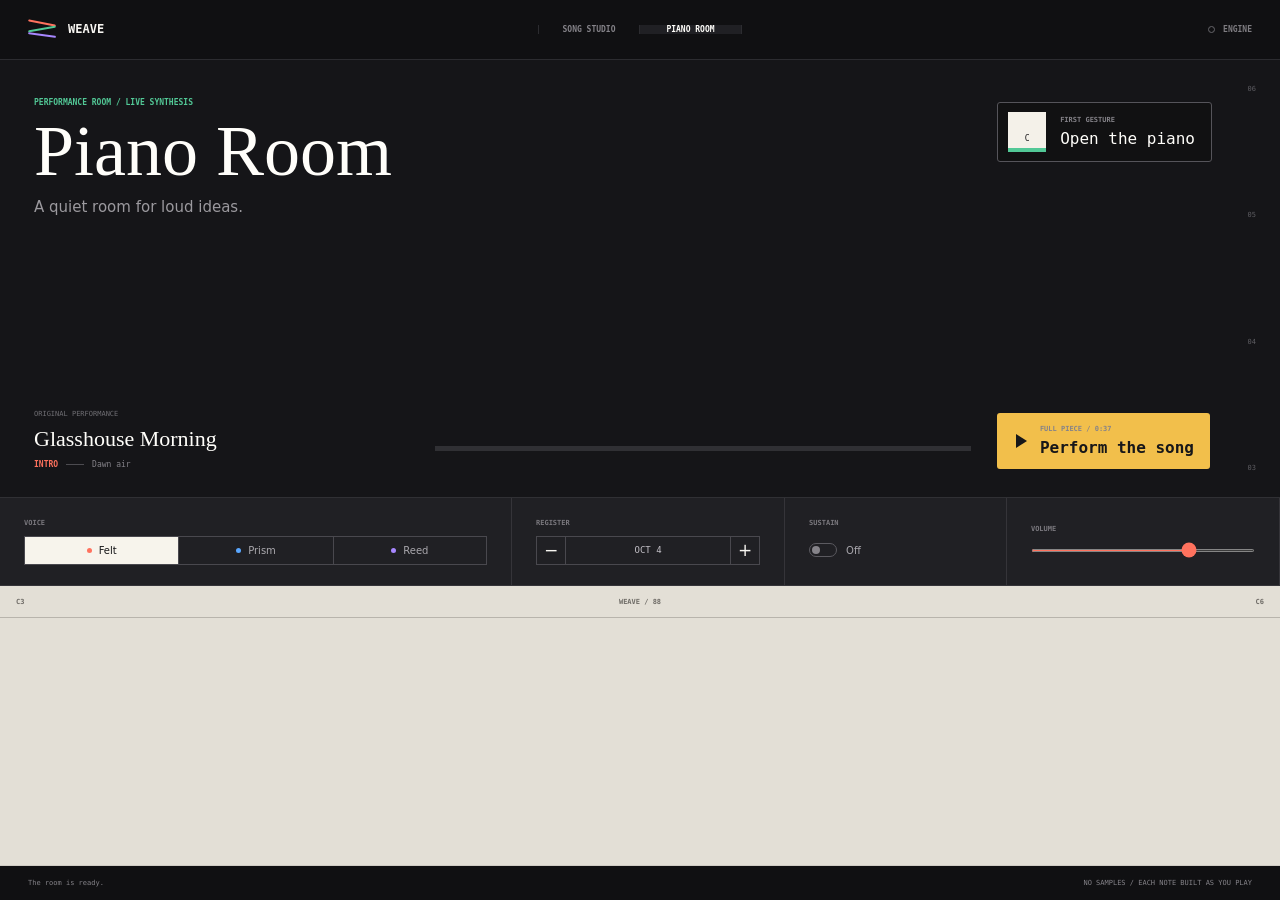
==== piano.html @ 0e881ce7 "feat: add a playable piano room" ====
<!doctype html>
<html lang="en-AU">
  <head>
    <meta charset="UTF-8" />
    <meta name="viewport" content="width=device-width, initial-scale=1.0" />
    <title>Piano Room | WEAVE</title>
    <meta
      name="description"
      content="Play a responsive live-synth piano, shape its tone and hear an original complete WEAVE composition performed across the keys."
    />
    <meta property="og:type" content="website" />
    <meta property="og:image" content="./card.jpg" />
    <meta name="twitter:card" content="summary_large_image" />
    <meta name="theme-color" content="#101012" />
    <link rel="stylesheet" href="./styles.css" />
    <link rel="stylesheet" href="./piano.css" />
  </head>
  <body>
    <main id="piano-stage" data-testid="piano-instrument" data-state="waiting">
      <header class="topbar">
        <nav aria-label="Primary">
          <a class="brand" href="./index.html" aria-label="WEAVE Song Studio home">
            <span class="weave-mark" aria-hidden="true"><i></i><i></i><i></i></span>
            <strong>WEAVE</strong>
          </a>
        </nav>
        <nav class="view-switch" aria-label="Instrument rooms">
          <a href="./index.html">Song Studio</a>
          <a href="./piano.html" aria-current="page">Piano Room</a>
        </nav>
        <div class="engine-state" aria-hidden="true"><span></span>ENGINE</div>
      </header>

      <div class="piano-room-shell">
        <section class="piano-atmosphere" aria-labelledby="piano-title">
          <canvas id="piano-visual" data-testid="piano-visual" aria-hidden="true"></canvas>
          <div class="staff-labels" aria-hidden="true"><span>06</span><span>05</span><span>04</span><span>03</span></div>

          <div class="piano-heading">
            <p class="room-kicker">PERFORMANCE ROOM / LIVE SYNTHESIS</p>
            <h1 id="piano-title">Piano Room</h1>
            <p>A quiet room for loud ideas.</p>
          </div>

          <div class="piano-performance">
            <div class="performance-identity">
              <span>ORIGINAL PERFORMANCE</span>
              <strong data-testid="piano-piece-title">Glasshouse Morning</strong>
              <p><b data-testid="piano-section">INTRO</b><i></i><span data-testid="piano-phrase">Dawn air</span></p>
            </div>
            <div class="piano-progress" aria-hidden="true"><i data-piano-progress></i></div>
            <button type="button" data-testid="piano-demo" aria-pressed="false">
              <span class="piano-play-icon" aria-hidden="true"></span>
              <span><small>FULL PIECE / 0:37</small><b data-demo-label>Perform the song</b></span>
            </button>
          </div>

          <button
            class="begin-piano"
            type="button"
            data-testid="begin-piano"
            aria-controls="piano-keyboard"
          >
            <span aria-hidden="true">C</span>
            <span><small>FIRST GESTURE</small>Open the piano</span>
          </button>
        </section>

        <section class="piano-console" aria-label="Piano controls">
          <div class="tone-control">
            <span class="control-label">VOICE</span>
            <div class="timbre-switch" role="group" aria-label="Piano voice">
              <button type="button" data-timbre="felt" aria-pressed="true"><i></i>Felt</button>
              <button type="button" data-timbre="prism" aria-pressed="false"><i></i>Prism</button>
              <button type="button" data-timbre="reed" aria-pressed="false"><i></i>Reed</button>
            </div>
          </div>

          <div class="octave-control">
            <span class="control-label">REGISTER</span>
            <div>
              <button type="button" data-testid="octave-down" title="Lower octave" aria-label="Lower octave">&minus;</button>
              <output data-octave-output>OCT 4</output>
              <button type="button" data-testid="octave-up" title="Higher octave" aria-label="Higher octave">+</button>
            </div>
          </div>

          <div class="sustain-control">
            <span class="control-label">SUSTAIN</span>
            <button type="button" role="switch" data-testid="sustain-toggle" aria-checked="false">
              <i aria-hidden="true"></i><span data-sustain-label>Off</span>
            </button>
          </div>

          <label class="volume-control" for="piano-volume">
            <span class="control-label">VOLUME</span>
            <input id="piano-volume" name="piano-volume" type="range" min="0" max="100" value="72" />
          </label>
        </section>

        <section class="keyboard-bench" aria-label="Playable piano">
          <div class="keyboard-register" aria-hidden="true">
            <span data-register-low>C3</span><span>WEAVE / 88</span><span data-register-high>C6</span>
          </div>
          <div
            class="piano-keyboard"
            id="piano-keyboard"
            data-testid="piano-keyboard"
            role="group"
            aria-label="Playable piano keyboard"
          >
            <div class="white-keys"></div>
            <div class="black-keys"></div>
          </div>
        </section>

        <footer class="status-bar piano-status-bar">
          <p data-testid="piano-status" role="status" aria-live="polite">The room is ready.</p>
          <p>NO SAMPLES / EACH NOTE BUILT AS YOU PLAY</p>
        </footer>
      </div>
    </main>
    <script type="module" src="./piano.ts"></script>
  </body>
</html>
---- styles.css ----
:root {
  color-scheme: light;
  font-family: Inter, ui-sans-serif, system-ui, -apple-system, BlinkMacSystemFont, "Segoe UI", sans-serif;
  color: #171719;
  background: #101012;
  font-synthesis: none;
  --black: #101012;
  --night: #161619;
  --night-soft: #202024;
  --paper: #f2f0eb;
  --white: #fffefa;
  --ink: #171719;
  --muted: #74716c;
  --line: #d5d1c9;
  --coral: #ff725e;
  --yellow: #f2bf4b;
  --green: #52c896;
  --blue: #5aa7ff;
  --violet: #a787ff;
  --pink: #ff8fc2;
}

* { box-sizing: border-box; }

html,
body {
  min-width: 320px;
  min-height: 100%;
  margin: 0;
  background: var(--black);
}

body { overflow-x: hidden; }

button,
input { font: inherit; }

button,
a,
input { -webkit-tap-highlight-color: transparent; }

button { color: inherit; }

button:focus-visible,
a:focus-visible,
input:focus-visible {
  outline: 3px solid var(--blue);
  outline-offset: 3px;
}

h1,
h2,
h3,
p { margin-top: 0; letter-spacing: 0; }

.micro-label,
.stage-kicker,
.topbar,
.status-bar,
.composition-meta,
.composition-list-copy small,
.composition-list > button > b,
.voice-deck,
.song-map > header,
.range-control label,
.phrase-nav,
.bar-button b,
.bar-button em,
.track-label,
.step-ruler,
.opening-actions small {
  font-family: ui-monospace, SFMono-Regular, Menlo, Monaco, Consolas, monospace;
  letter-spacing: 0;
}

#instrument-stage {
  width: 100%;
  min-height: 100svh;
  background: var(--paper);
}

.topbar {
  display: grid;
  grid-template-columns: 1fr auto 1fr;
  align-items: center;
  height: 60px;
  padding: 0 28px;
  border-bottom: 1px solid #2c2c30;
  background: var(--black);
  color: #f8f6f2;
  font-size: 8px;
  font-weight: 700;
}

.topbar p { margin: 0; color: #7f7d82; }

.view-switch {
  display: flex;
  align-items: center;
  align-self: stretch;
}

.view-switch a {
  display: grid;
  place-items: center;
  min-width: 102px;
  padding: 0 14px;
  border-right: 1px solid #2c2c30;
  color: #858389;
  text-decoration: none;
  text-transform: uppercase;
}

.view-switch a:first-child { border-left: 1px solid #2c2c30; }
.view-switch a:hover { color: #fffefa; }
.view-switch a[aria-current="page"] { background: #202024; color: #fffefa; }

.brand {
  display: inline-flex;
  gap: 12px;
  align-items: center;
  color: inherit;
  text-decoration: none;
}

.brand strong { font-size: 12px; }

.weave-mark {
  position: relative;
  display: block;
  width: 28px;
  height: 18px;
}

.weave-mark i {
  position: absolute;
  left: 0;
  width: 28px;
  height: 2px;
  border-radius: 2px;
  background: var(--coral);
  transform: rotate(11deg);
}

.weave-mark i:nth-child(1) { top: 2px; }
.weave-mark i:nth-child(2) { top: 8px; background: var(--green); transform: rotate(-10deg); }
.weave-mark i:nth-child(3) { top: 14px; background: var(--violet); transform: rotate(8deg); }

.engine-state {
  display: flex;
  gap: 8px;
  align-items: center;
  justify-self: end;
  color: #7f7d82;
}

.engine-state span {
  width: 7px;
  height: 7px;
  border: 1px solid #66656a;
  border-radius: 50%;
}

[data-state="active"] .engine-state span {
  border-color: var(--green);
  background: var(--green);
  box-shadow: 0 0 14px rgba(82, 200, 150, 0.62);
}

.performance-stage {
  position: relative;
  display: grid;
  grid-template-columns: minmax(0, 1fr) 385px;
  min-height: 520px;
  overflow: hidden;
  background: var(--night);
  color: #f8f6f2;
}

#sound-canvas {
  position: absolute;
  inset: 0;
  width: 100%;
  height: 100%;
  pointer-events: none;
}

.stage-copy {
  position: relative;
  z-index: 1;
  display: flex;
  flex-direction: column;
  justify-content: center;
  min-width: 0;
  padding: 48px 5vw 100px;
}

.stage-kicker {
  margin-bottom: 17px;
  color: #98969c;
  font-size: 8px;
  font-weight: 700;
}

.stage-kicker span { color: var(--green); }

.stage-copy h1 {
  max-width: 760px;
  margin-bottom: 9px;
  font-family: Georgia, "Times New Roman", serif;
  font-size: 64px;
  font-weight: 400;
  line-height: 0.98;
}

.composition-character {
  margin-bottom: 22px;
  color: #aaa8ad;
  font-family: Georgia, "Times New Roman", serif;
  font-size: 17px;
  font-style: italic;
}

.composition-meta {
  display: flex;
  gap: 22px;
  color: #75747a;
  font-size: 7px;
}

.composition-meta span { white-space: nowrap; }

.opening-actions {
  display: flex;
  gap: 10px;
  margin-top: 34px;
}

.opening-actions button {
  display: flex;
  gap: 13px;
  align-items: center;
  min-height: 52px;
  padding: 8px 18px;
  border: 1px solid #444349;
  border-radius: 5px;
  background: rgba(16, 16, 18, 0.74);
  color: #f8f6f2;
  text-align: left;
  cursor: pointer;
  backdrop-filter: blur(8px);
}

.opening-actions button:hover { border-color: #8e8c92; background: #222226; }

.opening-actions small,
.opening-actions b { display: block; }
.opening-actions small { margin-bottom: 3px; color: #85838a; font-size: 6px; font-weight: 700; }
.opening-actions b { font-size: 11px; }

.opening-button i {
  display: block;
  width: 14px;
  height: 14px;
  border: 1px solid var(--green);
  border-radius: 50%;
  box-shadow: inset 0 0 0 3px var(--night), inset 0 0 0 7px var(--green);
}

[data-state="active"] .opening-button i { box-shadow: inset 0 0 0 7px var(--green); }

.opening-actions .main-transport {
  min-width: 178px;
  border-color: #f8f6f2;
  background: #f8f6f2;
  color: var(--black);
}

.opening-actions .main-transport:hover { background: var(--green); border-color: var(--green); }

.transport-icon {
  width: 0;
  height: 0;
  margin-left: 2px;
  border-top: 6px solid transparent;
  border-bottom: 6px solid transparent;
  border-left: 10px solid currentColor;
}

.main-transport[aria-pressed="true"] .transport-icon {
  width: 11px;
  height: 12px;
  margin-left: 0;
  border: 0;
  background: linear-gradient(90deg, currentColor 0 36%, transparent 36% 64%, currentColor 64% 100%);
}

.set-list {
  position: relative;
  z-index: 2;
  padding: 30px 25px 86px;
  border-left: 1px solid #303034;
  background: #131315;
}

.set-list > header {
  display: flex;
  align-items: start;
  justify-content: space-between;
  padding-bottom: 17px;
  border-bottom: 1px solid #303034;
}

.micro-label { color: #79777d; font-size: 7px; font-weight: 700; }

.set-list h2 {
  margin: 5px 0 0;
  font-family: Georgia, "Times New Roman", serif;
  font-size: 18px;
  font-weight: 400;
}

.set-list > header > span:last-child {
  color: #77767b;
  font-family: ui-monospace, SFMono-Regular, Menlo, monospace;
  font-size: 8px;
}

.composition-list { display: grid; }

.composition-list > button {
  display: grid;
  grid-template-columns: 64px minmax(0, 1fr) auto;
  gap: 13px;
  align-items: center;
  min-width: 0;
  padding: 14px 0;
  border: 0;
  border-bottom: 1px solid #303034;
  background: transparent;
  color: #f8f6f2;
  text-align: left;
  cursor: pointer;
}

.composition-list > button:hover .cover,
.composition-list > button[aria-pressed="true"] .cover { outline: 2px solid #f8f6f2; outline-offset: 3px; }

.composition-list > button[aria-pressed="false"] { color: #96949a; }

.cover {
  position: relative;
  display: block;
  width: 64px;
  height: 64px;
  overflow: hidden;
  border-radius: 3px;
  background: #2b2b2f;
}

.cover i { position: absolute; display: block; }

.glasshouse-cover { background: #dbe9dc; }
.glasshouse-cover i:nth-child(1) { inset: 0 42px 0 0; background: var(--green); }
.glasshouse-cover i:nth-child(2) { inset: 0 20px 42px 20px; background: var(--yellow); }
.glasshouse-cover i:nth-child(3) { width: 26px; height: 26px; right: 2px; bottom: 2px; border-radius: 50%; background: var(--blue); }
.glasshouse-cover i:nth-child(4) { width: 34px; height: 8px; left: 17px; top: 30px; background: var(--coral); transform: rotate(-18deg); }
.glasshouse-cover i:nth-child(5) { width: 14px; height: 14px; left: 23px; bottom: 5px; background: var(--violet); }

.neon-cover { background: #25222b; }
.neon-cover i:nth-child(1) { width: 10px; height: 64px; left: 8px; background: var(--coral); transform: rotate(14deg); }
.neon-cover i:nth-child(2) { width: 10px; height: 64px; left: 27px; background: var(--blue); transform: rotate(-14deg); }
.neon-cover i:nth-child(3) { width: 10px; height: 64px; right: 8px; background: var(--violet); transform: rotate(14deg); }
.neon-cover i:nth-child(4) { inset: 24px 0 auto; height: 3px; background: var(--yellow); }
.neon-cover i:nth-child(5) { inset: 43px 0 auto; height: 3px; background: var(--pink); }

.hours-cover { background: #f0e2cd; }
.hours-cover i:nth-child(1) { width: 43px; height: 43px; left: 10px; top: 10px; border-radius: 50%; background: var(--violet); }
.hours-cover i:nth-child(2) { width: 36px; height: 43px; left: 3px; top: 3px; border-radius: 50%; background: #f0e2cd; }
.hours-cover i:nth-child(3) { width: 5px; height: 5px; right: 10px; top: 10px; background: var(--yellow); }
.hours-cover i:nth-child(4) { width: 5px; height: 5px; right: 18px; bottom: 12px; background: var(--blue); }
.hours-cover i:nth-child(5) { width: 18px; height: 3px; left: 6px; bottom: 8px; background: var(--green); }

.composition-list-copy { min-width: 0; }
.composition-list-copy small,
.composition-list-copy strong,
.composition-list-copy span { display: block; overflow: hidden; text-overflow: ellipsis; white-space: nowrap; }
.composition-list-copy small { color: #67666b; font-size: 6px; }
.composition-list-copy strong { margin: 5px 0 2px; font-family: Georgia, "Times New Roman", serif; font-size: 15px; font-weight: 400; }
.composition-list-copy span { color: #7f7d82; font-size: 8px; }
.composition-list > button > b { color: #646368; font-size: 7px; }

.performance-readout {
  position: absolute;
  z-index: 3;
  right: 385px;
  bottom: 0;
  left: 0;
  display: grid;
  grid-template-columns: minmax(130px, auto) minmax(100px, 1fr) auto;
  gap: 24px;
  align-items: center;
  min-height: 68px;
  padding: 0 5vw;
  border-top: 1px solid #303034;
  background: rgba(16, 16, 18, 0.76);
  backdrop-filter: blur(10px);
}

.performance-readout > div:not(.progress-rail) { display: grid; gap: 4px; }
.performance-readout > div:last-child { text-align: right; }
.performance-readout strong { font-family: Georgia, "Times New Roman", serif; font-size: 13px; font-weight: 400; }

.progress-rail { position: relative; height: 2px; overflow: hidden; background: #3b3a3f; }
.progress-rail i { position: absolute; inset: 0 auto 0 0; width: 0; background: var(--green); transition: width 90ms linear; }

.voice-deck {
  display: grid;
  grid-template-columns: repeat(6, minmax(0, 1fr));
  min-width: 0;
  background: var(--black);
  color: #f8f6f2;
}

.voice-deck button {
  position: relative;
  display: grid;
  min-width: 0;
  min-height: 86px;
  padding: 15px 17px 13px;
  overflow: hidden;
  border: 0;
  border-right: 1px solid #303034;
  background: transparent;
  color: inherit;
  text-align: left;
  cursor: pointer;
}

.voice-deck button:last-child { border-right: 0; }
.voice-deck button:hover,
.voice-deck button.is-sounding { background: var(--track-colour); color: var(--black); }
.voice-deck button > i { position: absolute; inset: 0 0 auto; height: 3px; background: var(--track-colour); }
.voice-deck span { display: flex; align-items: baseline; justify-content: space-between; font-family: Georgia, "Times New Roman", serif; font-size: 16px; }
.voice-deck span small { display: grid; width: 19px; height: 19px; place-items: center; border: 1px solid #4a494e; border-radius: 3px; color: #77767b; font-family: ui-monospace, SFMono-Regular, Menlo, monospace; font-size: 6px; }
.voice-deck b { align-self: end; margin-top: 13px; overflow: hidden; color: #67666b; font-size: 6px; text-overflow: ellipsis; white-space: nowrap; }
.voice-deck button:hover b,
.voice-deck button.is-sounding b,
.voice-deck button:hover span small,
.voice-deck button.is-sounding span small { color: var(--black); border-color: var(--black); }

.arranger {
  padding: 54px max(28px, 5vw) 58px;
  background: var(--paper);
}

.arranger-heading {
  display: flex;
  gap: 30px;
  align-items: end;
  justify-content: space-between;
  padding-bottom: 27px;
  border-bottom: 1px solid var(--line);
}

.arranger-heading h2 {
  margin: 6px 0 0;
  font-family: Georgia, "Times New Roman", serif;
  font-size: 35px;
  font-weight: 400;
}

.arranger-heading p { max-width: 420px; margin-bottom: 3px; color: var(--muted); font-size: 10px; line-height: 1.55; }

.song-map { padding: 24px 0 28px; border-bottom: 1px solid var(--line); }
.song-map > header { display: flex; justify-content: space-between; margin-bottom: 11px; color: var(--muted); font-size: 7px; }

.bar-navigator { display: grid; grid-template-columns: repeat(8, minmax(0, 1fr)); gap: 6px; }

.bar-button {
  position: relative;
  display: grid;
  grid-template-rows: auto 1fr auto;
  min-width: 0;
  min-height: 68px;
  padding: 9px 9px 8px;
  overflow: hidden;
  border: 1px solid var(--line);
  border-radius: 4px;
  background: rgba(255, 254, 250, 0.52);
  text-align: left;
  cursor: pointer;
}

.bar-button::after { position: absolute; inset: auto 0 0; height: 3px; background: var(--composition-accent); content: ""; opacity: 0; }
.bar-button:hover,
.bar-button.is-selected { border-color: #a8a49d; background: var(--white); }
.bar-button.is-selected::after,
.bar-button.is-playing::after { opacity: 1; }
.bar-button.is-playing { box-shadow: inset 0 0 0 1px var(--ink); }
.bar-button b { color: var(--muted); font-size: 6px; }
.bar-button span { align-self: center; overflow: hidden; font-family: Georgia, "Times New Roman", serif; font-size: 12px; text-overflow: ellipsis; white-space: nowrap; }
.bar-button em { color: var(--muted); font-size: 6px; font-style: normal; }

.arrangement-workspace {
  display: grid;
  grid-template-columns: minmax(620px, 1fr) 250px;
  gap: 42px;
  padding-top: 32px;
}

.sequence-editor { min-width: 0; }
.sequence-editor > header { display: flex; align-items: end; justify-content: space-between; margin-bottom: 19px; }
.sequence-editor h3,
.sound-shaper h3 { margin: 5px 0 0; font-family: Georgia, "Times New Roman", serif; font-size: 24px; font-weight: 400; }

.phrase-nav { display: flex; }
.phrase-nav button { display: grid; width: 34px; height: 34px; padding: 0; place-items: center; border: 1px solid #bdb9b1; border-right: 0; background: transparent; cursor: pointer; }
.phrase-nav button:first-child { border-radius: 4px 0 0 4px; }
.phrase-nav button:last-child { border-right: 1px solid #bdb9b1; border-radius: 0 4px 4px 0; }
.phrase-nav button:hover { background: var(--white); }

.step-ruler,
.track-grid { display: grid; grid-template-columns: 78px repeat(16, minmax(0, 1fr)); }
.step-ruler { margin-bottom: 6px; }
.step-ruler span { color: #99968f; font-size: 6px; text-align: center; }
.step-ruler span:first-child { text-align: left; }
.track-grid { gap: 5px 4px; touch-action: none; user-select: none; }

.track-label {
  display: grid;
  grid-template-columns: 8px 1fr;
  gap: 7px;
  align-items: center;
  min-width: 0;
  overflow: hidden;
  color: #65625d;
  font-size: 6px;
  font-weight: 700;
  text-overflow: ellipsis;
  white-space: nowrap;
}
.track-label::before { width: 7px; height: 7px; border-radius: 50%; background: var(--track-colour); content: ""; }

.sequence-cell {
  position: relative;
  aspect-ratio: 1 / 0.82;
  min-width: 0;
  min-height: 24px;
  padding: 0;
  overflow: hidden;
  border: 1px solid #d5d1c9;
  border-radius: 3px;
  background: rgba(255, 254, 250, 0.65);
  color: var(--ink);
  cursor: crosshair;
  font-family: ui-monospace, SFMono-Regular, Menlo, monospace;
  font-size: 6px;
  transition: transform 90ms ease, border-color 90ms ease;
}

.sequence-cell:hover { z-index: 2; border-color: var(--track-colour); transform: translateY(-2px); }
.sequence-cell.is-active { border-color: var(--track-colour); background: var(--track-colour); }
.sequence-cell.is-current { box-shadow: 0 0 0 2px var(--ink); }
.sequence-cell.is-sounding { transform: scale(0.77); }
.sequence-cell.is-percussion.is-active::after { position: absolute; inset: 50% auto auto 50%; width: 5px; height: 5px; border-radius: 50%; background: var(--ink); content: ""; transform: translate(-50%, -50%); }

.sound-shaper { min-width: 0; padding-left: 24px; border-left: 1px solid var(--line); }
.sound-shaper > header { padding-bottom: 16px; border-bottom: 1px solid var(--line); }
.sound-shaper h3 { font-size: 19px; }

.palette-switch { display: grid; padding: 14px 0; border-bottom: 1px solid var(--line); }
.palette-switch button { display: grid; grid-template-columns: 9px 1fr; gap: 10px; align-items: center; min-height: 40px; padding: 6px 8px; border: 0; border-radius: 4px; background: transparent; text-align: left; cursor: pointer; }
.palette-switch button:hover,
.palette-switch button.is-active { background: var(--white); }
.palette-switch button > i { width: 8px; height: 8px; border: 1px solid #8d8a84; border-radius: 50%; }
.palette-switch button.is-active > i { border-color: var(--ink); background: var(--ink); box-shadow: inset 0 0 0 2px var(--white); }
.palette-switch span { font-family: Georgia, "Times New Roman", serif; font-size: 12px; }
.palette-switch small { display: block; margin-top: 2px; color: var(--muted); font-family: ui-monospace, SFMono-Regular, Menlo, monospace; font-size: 5px; }

.range-control { padding: 17px 0; border-bottom: 1px solid var(--line); }
.range-control label { display: flex; justify-content: space-between; color: var(--muted); font-size: 7px; font-weight: 700; }
.range-control output { color: var(--ink); }
.range-control input { width: 100%; margin: 14px 0 0; accent-color: var(--ink); cursor: ew-resize; }

.phrase-actions { display: grid; grid-template-columns: 1fr 1fr; gap: 7px; padding-top: 18px; }
.phrase-actions button { min-height: 38px; padding: 7px; border: 1px solid #bdb9b1; border-radius: 4px; background: transparent; cursor: pointer; font-size: 8px; font-weight: 700; }
.phrase-actions button:first-child { border-color: var(--ink); background: var(--ink); color: white; }
.phrase-actions button:hover { transform: translateY(-1px); }

.status-bar {
  display: grid;
  grid-template-columns: 1fr auto;
  align-items: center;
  min-width: 0;
  height: 34px;
  padding: 0 28px;
  background: var(--black);
  color: #858389;
  font-size: 7px;
}
.status-bar p { margin: 0; overflow: hidden; text-overflow: ellipsis; white-space: nowrap; }

@media (max-width: 1050px) {
  .performance-stage { grid-template-columns: minmax(0, 1fr) 330px; }
  .set-list { padding-right: 18px; padding-left: 18px; }
  .performance-readout { right: 330px; }
  .arrangement-workspace { grid-template-columns: 1fr; gap: 30px; }
  .sound-shaper { display: grid; grid-template-columns: 180px repeat(3, 1fr); gap: 20px; padding: 20px 0 0; border-top: 1px solid var(--line); border-left: 0; }
  .sound-shaper > header,
  .palette-switch,
  .range-control { padding: 0; border: 0; }
  .phrase-actions { padding-top: 0; }
}

@media (max-width: 700px) {
  .topbar { grid-template-columns: 1fr auto; height: 54px; padding: 0 14px; }
  .topbar > p { display: none; }
  .topbar .engine-state { display: none; }
  .view-switch a { min-width: 0; padding: 0 9px; font-size: 7px; }

  .performance-stage { display: block; min-height: 0; }
  #sound-canvas { height: 400px; }
  .stage-copy { min-height: 400px; padding: 38px 16px 78px; }
  .stage-copy h1 { max-width: 330px; font-size: 45px; }
  .composition-character { margin-bottom: 17px; font-size: 14px; }
  .composition-meta { flex-wrap: wrap; gap: 8px 15px; }
  .composition-meta span:last-child { display: none; }
  .opening-actions { gap: 7px; margin-top: 25px; }
  .opening-actions button { flex: 1 1 0; min-width: 0; min-height: 50px; padding: 7px 10px; }
  .opening-actions .main-transport { min-width: 0; }

  .performance-readout { right: 0; min-height: 58px; padding: 0 16px; }
  .performance-readout {
    grid-template-columns: 1fr 90px auto;
    gap: 10px;
  }

  .performance-stage > .performance-readout {
    position: static !important;
    inset: unset !important;
    width: 100%;
  }

  .set-list { padding: 23px 14px 18px; border-top: 1px solid #303034; border-left: 0; }
  .composition-list { grid-template-columns: repeat(3, minmax(0, 1fr)); gap: 7px; }
  .composition-list > button { display: grid; grid-template-columns: 38px minmax(0, 1fr); gap: 7px; min-height: 57px; padding: 8px 5px; border: 1px solid #303034; border-radius: 4px; }
  .cover { width: 38px; height: 38px; }
  .composition-list-copy small,
  .composition-list-copy span,
  .composition-list > button > b { display: none; }
  .composition-list-copy strong { margin: 0; font-size: 10px; white-space: normal; }

  .voice-deck { grid-template-columns: repeat(3, minmax(0, 1fr)); }
  .voice-deck button { min-height: 68px; padding: 11px 10px 9px; border-bottom: 1px solid #303034; }
  .voice-deck button:nth-child(3n) { border-right: 0; }
  .voice-deck span { font-size: 13px; }
  .voice-deck b { margin-top: 8px; }

  .arranger { padding: 36px 12px 40px; }
  .arranger-heading { display: block; padding-bottom: 20px; }
  .arranger-heading h2 { font-size: 28px; }
  .arranger-heading p { margin: 12px 0 0; }
  .song-map { padding: 19px 0 22px; }
  .bar-navigator { grid-template-columns: repeat(4, minmax(0, 1fr)); }
  .bar-button { min-height: 55px; }

  .arrangement-workspace { display: block; padding-top: 25px; }
  .step-ruler,
  .track-grid { grid-template-columns: 54px repeat(16, minmax(0, 1fr)); }
  .track-grid { gap: 4px 2px; }
  .track-label { gap: 4px; font-size: 5px; }
  .track-label::before { width: 5px; height: 5px; }
  .sequence-cell { min-height: 17px; border-radius: 2px; font-size: 4px; }

  .sound-shaper { display: grid; grid-template-columns: 1fr 1fr; gap: 0 18px; margin-top: 30px; padding-top: 23px; }
  .sound-shaper > header,
  .palette-switch,
  .phrase-actions { grid-column: 1 / -1; }
  .palette-switch { grid-template-columns: repeat(3, 1fr); gap: 5px; padding: 14px 0; border-bottom: 1px solid var(--line); }
  .palette-switch button { display: block; min-height: 44px; padding: 7px; border: 1px solid var(--line); text-align: center; }
  .palette-switch button > i { display: none; }
  .palette-switch small { margin-top: 4px; }
  .range-control { padding: 16px 0; border-bottom: 1px solid var(--line); }

  .status-bar { height: 32px; padding: 0 14px; }
  .status-bar p:last-child { display: none; }
}

@media (prefers-reduced-motion: reduce) {
  *,
  *::before,
  *::after { scroll-behavior: auto !important; transition-duration: 0.01ms !important; }
}
---- piano.css ----
#piano-stage {
  width: 100%;
  min-height: 100svh;
  background: #101012;
  color: #f8f6f2;
}

#piano-stage button,
#piano-stage a,
#piano-stage input { touch-action: manipulation; }

.piano-room-shell {
  display: grid;
  grid-template-rows: minmax(300px, 1fr) 88px 280px 34px;
  min-height: calc(100svh - 60px);
  overflow: hidden;
  background: #101012;
}

.piano-atmosphere {
  position: relative;
  min-height: 300px;
  overflow: hidden;
  border-bottom: 1px solid #303034;
  background: #151518;
}

#piano-visual {
  position: absolute;
  inset: 0;
  width: 100%;
  height: 100%;
}

.staff-labels {
  position: absolute;
  top: 25px;
  right: 24px;
  bottom: 25px;
  display: flex;
  flex-direction: column;
  justify-content: space-between;
  color: #5e5d62;
  font: 7px ui-monospace, SFMono-Regular, Menlo, Monaco, Consolas, monospace;
}

.piano-heading {
  position: absolute;
  top: 38px;
  left: 34px;
  z-index: 2;
}

.room-kicker,
.control-label,
.piano-performance,
.begin-piano,
.keyboard-register,
.piano-key {
  font-family: ui-monospace, SFMono-Regular, Menlo, Monaco, Consolas, monospace;
  letter-spacing: 0;
}

.room-kicker {
  margin: 0 0 12px;
  color: #52c896;
  font-size: 8px;
  font-weight: 800;
}

.piano-heading h1 {
  margin: 0;
  color: #fffefa;
  font-family: Georgia, "Times New Roman", serif;
  font-size: 72px;
  font-weight: 400;
  line-height: 0.9;
}

.piano-heading > p:last-child {
  margin: 14px 0 0;
  color: #9b999e;
  font-size: 15px;
}

.begin-piano {
  position: absolute;
  top: 42px;
  right: 68px;
  z-index: 3;
  display: flex;
  gap: 14px;
  align-items: center;
  min-width: 210px;
  min-height: 58px;
  padding: 9px 16px 9px 10px;
  border: 1px solid #55545a;
  border-radius: 3px;
  background: rgba(16, 16, 18, 0.88);
  color: #fffefa;
  text-align: left;
  cursor: pointer;
}

.begin-piano > span:first-child {
  display: grid;
  place-items: end center;
  width: 38px;
  height: 40px;
  padding-bottom: 5px;
  border-bottom: 4px solid #52c896;
  background: #f4f1e9;
  color: #171719;
  font-size: 8px;
}

.begin-piano small,
.piano-performance small {
  display: block;
  margin-bottom: 5px;
  color: #858389;
  font-size: 7px;
  font-weight: 800;
}

.begin-piano:hover { border-color: #52c896; }
[data-state="active"] .begin-piano { opacity: 0.58; }

.piano-performance {
  position: absolute;
  right: 70px;
  bottom: 28px;
  left: 34px;
  z-index: 2;
  display: grid;
  grid-template-columns: minmax(210px, 0.7fr) minmax(180px, 1fr) auto;
  gap: 26px;
  align-items: end;
}

.performance-identity > span {
  display: block;
  margin-bottom: 8px;
  color: #6f6e73;
  font-size: 7px;
}

.performance-identity > strong {
  display: block;
  color: #fffefa;
  font-family: Georgia, "Times New Roman", serif;
  font-size: 22px;
  font-weight: 400;
}

.performance-identity p {
  display: flex;
  gap: 8px;
  align-items: center;
  margin: 8px 0 0;
  color: #858389;
  font-size: 8px;
}

.performance-identity p b { color: #ff725e; }
.performance-identity p i { width: 18px; height: 1px; background: #4c4b50; }

.piano-progress {
  height: 5px;
  margin-bottom: 18px;
  overflow: hidden;
  background: #303034;
}

.piano-progress i {
  display: block;
  width: 100%;
  height: 100%;
  background: #52c896;
  transform: scaleX(0);
  transform-origin: left;
}

.piano-performance > button {
  display: flex;
  gap: 13px;
  align-items: center;
  min-width: 200px;
  min-height: 56px;
  padding: 10px 16px;
  border: 0;
  border-radius: 3px;
  background: #f2bf4b;
  color: #171719;
  text-align: left;
  cursor: pointer;
}

.piano-play-icon {
  width: 0;
  height: 0;
  margin-left: 3px;
  border-top: 7px solid transparent;
  border-bottom: 7px solid transparent;
  border-left: 11px solid #171719;
}

.piano-performance > button[aria-pressed="true"] .piano-play-icon {
  width: 10px;
  height: 14px;
  margin-left: 0;
  border: 0;
  border-right: 3px solid #171719;
  border-left: 3px solid #171719;
}

.piano-console {
  display: grid;
  grid-template-columns: minmax(310px, 1.5fr) minmax(180px, 0.8fr) minmax(150px, 0.65fr) minmax(180px, 0.8fr);
  min-width: 0;
  border-bottom: 1px solid #353439;
  background: #202024;
}

.piano-console > div,
.piano-console > label {
  display: grid;
  align-content: center;
  min-width: 0;
  padding: 12px 24px;
  border-right: 1px solid #353439;
}

.control-label {
  display: block;
  margin-bottom: 9px;
  color: #7b797f;
  font-size: 7px;
  font-weight: 800;
}

.timbre-switch {
  display: grid;
  grid-template-columns: repeat(3, minmax(0, 1fr));
}

.timbre-switch button {
  display: flex;
  gap: 7px;
  align-items: center;
  justify-content: center;
  min-height: 29px;
  border: 1px solid #49484e;
  border-right: 0;
  background: transparent;
  color: #aaa8ae;
  font-size: 10px;
  cursor: pointer;
}

.timbre-switch button:last-child { border-right: 1px solid #49484e; }
.timbre-switch button[aria-pressed="true"] { background: #f7f4ec; color: #171719; }
.timbre-switch i { width: 5px; height: 5px; border-radius: 50%; background: #ff725e; }
.timbre-switch button:nth-child(2) i { background: #5aa7ff; }
.timbre-switch button:nth-child(3) i { background: #a787ff; }

.octave-control > div,
.sustain-control > button {
  display: grid;
  grid-template-columns: 30px 1fr 30px;
  align-items: center;
}

.octave-control button {
  width: 30px;
  height: 29px;
  padding: 0;
  border: 1px solid #49484e;
  background: transparent;
  color: #f8f6f2;
  font-size: 17px;
  cursor: pointer;
}

.octave-control output {
  display: grid;
  place-items: center;
  height: 29px;
  border-top: 1px solid #49484e;
  border-bottom: 1px solid #49484e;
  color: #c4c1c8;
  font: 9px ui-monospace, SFMono-Regular, Menlo, Monaco, Consolas, monospace;
}

.sustain-control > button {
  grid-template-columns: 28px auto;
  justify-content: start;
  gap: 9px;
  min-height: 29px;
  padding: 0;
  border: 0;
  background: transparent;
  color: #aaa8ae;
  font-size: 10px;
  cursor: pointer;
}

.sustain-control button i {
  position: relative;
  width: 28px;
  height: 14px;
  border: 1px solid #5b5a60;
  border-radius: 7px;
}

.sustain-control button i::after {
  position: absolute;
  top: 2px;
  left: 2px;
  width: 8px;
  height: 8px;
  border-radius: 50%;
  background: #858389;
  content: "";
}

.sustain-control button[aria-checked="true"] { color: #fffefa; }
.sustain-control button[aria-checked="true"] i { border-color: #52c896; }
.sustain-control button[aria-checked="true"] i::after { left: 16px; background: #52c896; }

.volume-control input {
  width: 100%;
  height: 3px;
  margin: 7px 0;
  accent-color: #ff725e;
  cursor: pointer;
}

.keyboard-bench {
  min-width: 0;
  overflow: hidden;
  border-bottom: 1px solid #d0ccc4;
  background: #e3dfd6;
}

.keyboard-register {
  display: grid;
  grid-template-columns: 1fr auto 1fr;
  align-items: center;
  height: 32px;
  padding: 0 16px;
  border-bottom: 1px solid #b8b4ac;
  color: #6e6b66;
  font-size: 7px;
  font-weight: 700;
}

.keyboard-register span:last-child { justify-self: end; }

.piano-keyboard {
  position: relative;
  width: 100%;
  height: 248px;
  overflow: hidden;
  user-select: none;
  touch-action: none;
}

.white-keys {
  display: grid;
  grid-template-columns: repeat(var(--white-count), minmax(0, 1fr));
  width: 100%;
  height: 100%;
}

.black-keys { position: absolute; inset: 0; pointer-events: none; }

.piano-key {
  position: relative;
  appearance: none;
  border-radius: 0 0 3px 3px;
  cursor: pointer;
  transition: background-color 80ms ease, transform 80ms ease;
}

.piano-key.white {
  min-width: 0;
  border: 0;
  border-right: 1px solid #aaa69f;
  background: #f7f4ec;
  color: #66635f;
}

.piano-key.white:first-child { border-left: 1px solid #aaa69f; }
.piano-key.black {
  position: absolute;
  top: 0;
  left: calc((var(--white-before) / var(--white-count)) * 100% - (100% / var(--white-count) * 0.31));
  z-index: 2;
  width: calc(100% / var(--white-count) * 0.62);
  height: 61%;
  border: 1px solid #050506;
  border-top: 0;
  background: #151518;
  box-shadow: 0 7px 0 #080809;
  color: #aaa8ae;
  pointer-events: auto;
}

.piano-key-label {
  position: absolute;
  right: 0;
  bottom: 11px;
  left: 0;
  display: grid;
  gap: 7px;
  justify-items: center;
  font-size: 7px;
  pointer-events: none;
}

.piano-key-label kbd {
  display: grid;
  place-items: center;
  width: 18px;
  height: 18px;
  border: 1px solid #c8c4bc;
  border-radius: 2px;
  color: #8d8982;
  font: 7px ui-monospace, SFMono-Regular, Menlo, Monaco, Consolas, monospace;
}

.black .piano-key-label { bottom: 9px; gap: 5px; color: #77767b; }
.black .piano-key-label kbd { width: 16px; height: 16px; border-color: #3a393e; color: #77767b; }
.piano-key.is-active { background: var(--key-colour); transform: translateY(3px); }
.piano-key.black.is-active { box-shadow: 0 3px 0 #080809; color: #171719; }

.piano-status-bar { border-top: 0; }
[data-state="active"] .piano-status-bar p:first-child { color: #52c896; }

@media (max-width: 900px) {
  .piano-heading h1 { font-size: 58px; }
  .piano-console { grid-template-columns: 1.3fr 0.8fr 0.65fr 0.8fr; }
  .piano-console > div,
  .piano-console > label { padding-right: 13px; padding-left: 13px; }
}

@media (max-width: 700px) {
  .piano-room-shell {
    grid-template-rows: 275px 166px 255px 32px;
    min-height: calc(100svh - 54px);
    overflow: visible;
  }

  .piano-atmosphere { min-height: 275px; }
  .staff-labels { right: 10px; }
  .piano-heading { top: 27px; left: 14px; }
  .room-kicker { margin-bottom: 9px; font-size: 6px; }
  .piano-heading h1 { font-size: 43px; }
  .piano-heading > p:last-child { margin-top: 9px; font-size: 12px; }

  .begin-piano {
    top: 27px;
    right: 14px;
    min-width: 0;
    min-height: 43px;
    padding: 6px 8px;
  }
  .begin-piano > span:first-child { width: 29px; height: 30px; }
  .begin-piano > span:last-child { display: none; }

  .piano-performance {
    right: 14px;
    bottom: 16px;
    left: 14px;
    grid-template-columns: 1fr 112px;
    gap: 12px;
  }
  .performance-identity > strong { font-size: 17px; }
  .performance-identity p { margin-top: 6px; }
  .piano-progress { grid-column: 1 / -1; grid-row: 2; margin: 0; }
  .piano-performance > button {
    grid-column: 2;
    grid-row: 1;
    min-width: 0;
    min-height: 48px;
    padding: 8px 10px;
  }
  .piano-performance > button small { display: none; }
  .piano-performance > button b { font-size: 9px; }

  .piano-console { grid-template-columns: 1.35fr 1fr; grid-template-rows: 83px 83px; }
  .piano-console > div,
  .piano-console > label { padding: 10px 12px; border-bottom: 1px solid #353439; }
  .piano-console > :nth-child(2n) { border-right: 0; }
  .control-label { margin-bottom: 7px; }
  .timbre-switch button { gap: 4px; font-size: 8px; }
  .timbre-switch i { display: none; }

  .keyboard-register { height: 32px; padding: 0 10px; }
  .piano-keyboard { height: 223px; }
  .piano-key-label { bottom: 10px; }
  .piano-key-label kbd { width: 20px; height: 20px; }
}

@media (prefers-reduced-motion: reduce) {
  .piano-key { transition: none; }
}
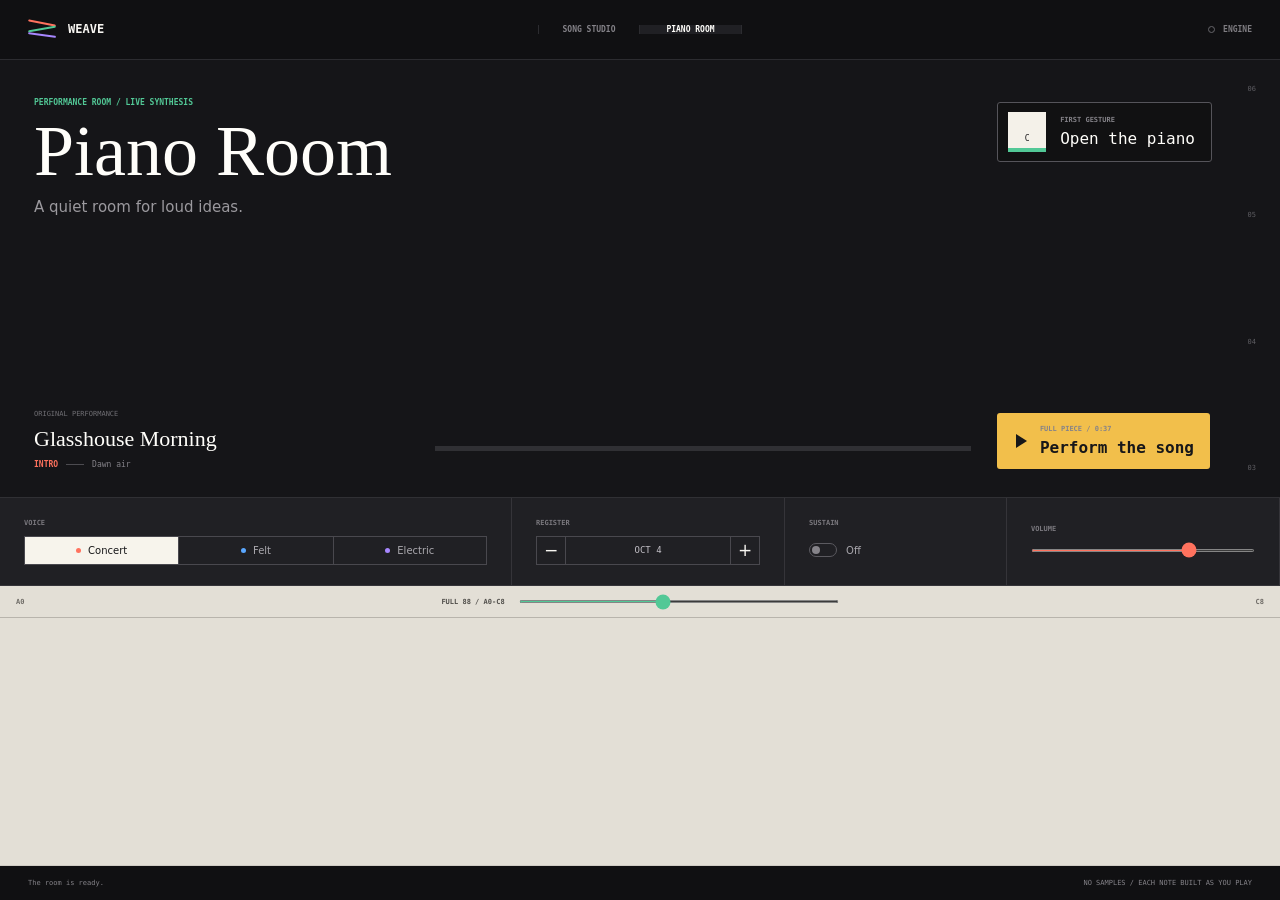
==== commit b33accdf: "feat: expand piano to concert 88 keys" ====
--- a/piano.html
+++ b/piano.html
@@ -70,9 +70,9 @@
           <div class="tone-control">
             <span class="control-label">VOICE</span>
             <div class="timbre-switch" role="group" aria-label="Piano voice">
-              <button type="button" data-timbre="felt" aria-pressed="true"><i></i>Felt</button>
-              <button type="button" data-timbre="prism" aria-pressed="false"><i></i>Prism</button>
-              <button type="button" data-timbre="reed" aria-pressed="false"><i></i>Reed</button>
+              <button type="button" data-timbre="grand" aria-pressed="true"><i></i>Concert</button>
+              <button type="button" data-timbre="felt" aria-pressed="false"><i></i>Felt</button>
+              <button type="button" data-timbre="electric" aria-pressed="false"><i></i>Electric</button>
             </div>
           </div>
 
@@ -99,18 +99,34 @@
         </section>
 
         <section class="keyboard-bench" aria-label="Playable piano">
-          <div class="keyboard-register" aria-hidden="true">
-            <span data-register-low>C3</span><span>WEAVE / 88</span><span data-register-high>C6</span>
+          <div class="keyboard-register">
+            <span data-register-low>A0</span>
+            <label class="keyboard-navigator" for="keyboard-position">
+              <span>FULL 88 / A0-C8</span>
+              <input
+                id="keyboard-position"
+                name="keyboard-position"
+                data-testid="keyboard-navigator"
+                type="range"
+                min="21"
+                max="108"
+                value="60"
+                aria-label="Keyboard position"
+              />
+            </label>
+            <span data-register-high>C8</span>
           </div>
-          <div
-            class="piano-keyboard"
-            id="piano-keyboard"
-            data-testid="piano-keyboard"
-            role="group"
-            aria-label="Playable piano keyboard"
-          >
-            <div class="white-keys"></div>
-            <div class="black-keys"></div>
+          <div class="piano-keyboard-scroll" data-testid="keyboard-scroll" tabindex="0">
+            <div
+              class="piano-keyboard"
+              id="piano-keyboard"
+              data-testid="piano-keyboard"
+              role="group"
+              aria-label="Playable 88-key piano keyboard from A0 to C8"
+            >
+              <div class="white-keys"></div>
+              <div class="black-keys"></div>
+            </div>
           </div>
         </section>
 
--- a/piano.css
+++ b/piano.css
@@ -1,6 +1,7 @@
 #piano-stage {
   width: 100%;
   min-height: 100svh;
+  min-height: 100dvh;
   background: #101012;
   color: #f8f6f2;
 }
@@ -13,6 +14,7 @@
   display: grid;
   grid-template-rows: minmax(300px, 1fr) 88px 280px 34px;
   min-height: calc(100svh - 60px);
+  min-height: calc(100dvh - 60px);
   overflow: hidden;
   background: #101012;
 }
@@ -345,7 +347,7 @@
 
 .keyboard-register {
   display: grid;
-  grid-template-columns: 1fr auto 1fr;
+  grid-template-columns: 42px minmax(180px, 1fr) 42px;
   align-items: center;
   height: 32px;
   padding: 0 16px;
@@ -357,10 +359,48 @@
 
 .keyboard-register span:last-child { justify-self: end; }
 
+.keyboard-navigator {
+  display: grid;
+  grid-template-columns: auto minmax(120px, 320px);
+  gap: 14px;
+  align-items: center;
+  justify-content: center;
+  min-width: 0;
+}
+
+.keyboard-navigator span {
+  color: #4f4d49;
+  font-size: 7px;
+}
+
+.keyboard-navigator input {
+  width: 100%;
+  height: 3px;
+  margin: 0;
+  accent-color: #52c896;
+  cursor: ew-resize;
+}
+
+.piano-keyboard-scroll {
+  width: 100%;
+  height: 248px;
+  overflow-x: auto;
+  overflow-y: hidden;
+  overscroll-behavior-x: contain;
+  scrollbar-color: #6d6962 #d1cdc4;
+  scrollbar-width: thin;
+  touch-action: pan-x;
+}
+
+.piano-keyboard-scroll:focus-visible {
+  outline: 3px solid #5aa7ff;
+  outline-offset: -3px;
+}
+
 .piano-keyboard {
   position: relative;
-  width: 100%;
-  height: 248px;
+  width: 2704px;
+  height: 100%;
   overflow: hidden;
   user-select: none;
   touch-action: none;
@@ -447,8 +487,11 @@
 
 @media (max-width: 700px) {
   .piano-room-shell {
-    grid-template-rows: 275px 166px 255px 32px;
+    align-content: stretch;
+    grid-template-rows: auto 166px 255px 32px;
+    height: calc(100dvh - 54px);
     min-height: calc(100svh - 54px);
+    min-height: calc(100dvh - 54px);
     overflow: visible;
   }
 
@@ -497,12 +540,20 @@
   .timbre-switch button { gap: 4px; font-size: 8px; }
   .timbre-switch i { display: none; }
 
-  .keyboard-register { height: 32px; padding: 0 10px; }
-  .piano-keyboard { height: 223px; }
+  .keyboard-register { grid-template-columns: 28px minmax(0, 1fr) 28px; height: 32px; padding: 0 10px; }
+  .keyboard-navigator { grid-template-columns: auto minmax(70px, 1fr); gap: 8px; }
+  .keyboard-navigator span { font-size: 6px; }
+  .piano-keyboard-scroll { height: 223px; }
+  .piano-keyboard { width: 2548px; }
   .piano-key-label { bottom: 10px; }
   .piano-key-label kbd { width: 20px; height: 20px; }
 }
 
+@media (max-width: 360px) {
+  .piano-heading h1 { font-size: 38px; }
+  .view-switch a { padding-right: 6px; padding-left: 6px; }
+}
+
 @media (prefers-reduced-motion: reduce) {
   .piano-key { transition: none; }
 }
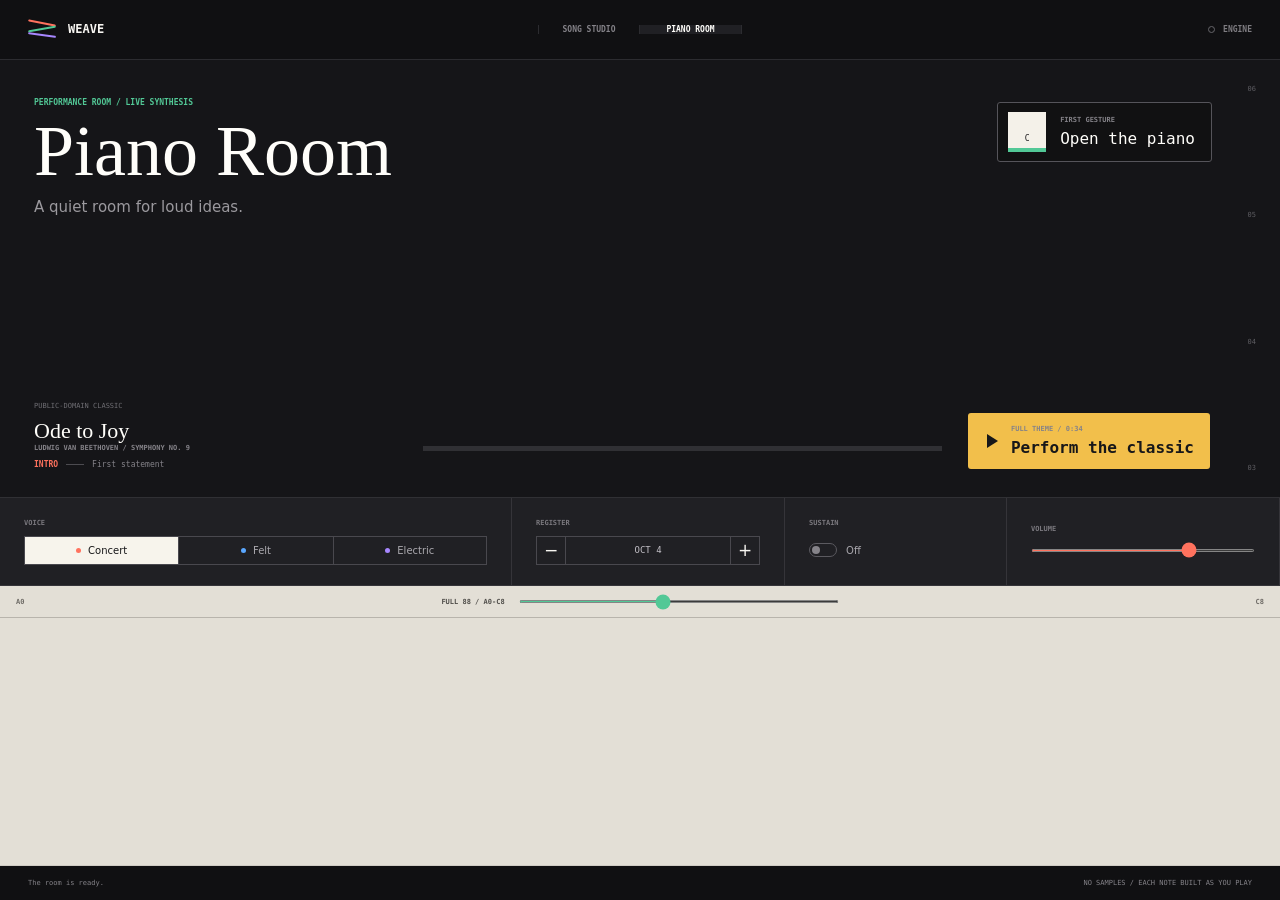
==== commit cf093285: "feat: perform Beethoven in Piano Room" ====
--- a/piano.html
+++ b/piano.html
@@ -6,7 +6,7 @@
     <title>Piano Room | WEAVE</title>
     <meta
       name="description"
-      content="Play a responsive live-synth piano, shape its tone and hear an original complete WEAVE composition performed across the keys."
+      content="Play a responsive 88-key live-synth piano and hear a complete public-domain Ode to Joy theme arranged across the keys."
     />
     <meta property="og:type" content="website" />
     <meta property="og:image" content="./card.jpg" />
@@ -44,14 +44,15 @@
 
           <div class="piano-performance">
             <div class="performance-identity">
-              <span>ORIGINAL PERFORMANCE</span>
-              <strong data-testid="piano-piece-title">Glasshouse Morning</strong>
-              <p><b data-testid="piano-section">INTRO</b><i></i><span data-testid="piano-phrase">Dawn air</span></p>
+              <span>PUBLIC-DOMAIN CLASSIC</span>
+              <strong data-testid="piano-piece-title">Ode to Joy</strong>
+              <small class="performance-credit">LUDWIG VAN BEETHOVEN / SYMPHONY NO. 9</small>
+              <p><b data-testid="piano-section">INTRO</b><i></i><span data-testid="piano-phrase">First statement</span></p>
             </div>
             <div class="piano-progress" aria-hidden="true"><i data-piano-progress></i></div>
             <button type="button" data-testid="piano-demo" aria-pressed="false">
               <span class="piano-play-icon" aria-hidden="true"></span>
-              <span><small>FULL PIECE / 0:37</small><b data-demo-label>Perform the song</b></span>
+              <span><small>FULL THEME / 0:34</small><b data-demo-label>Perform the classic</b></span>
             </button>
           </div>
 
